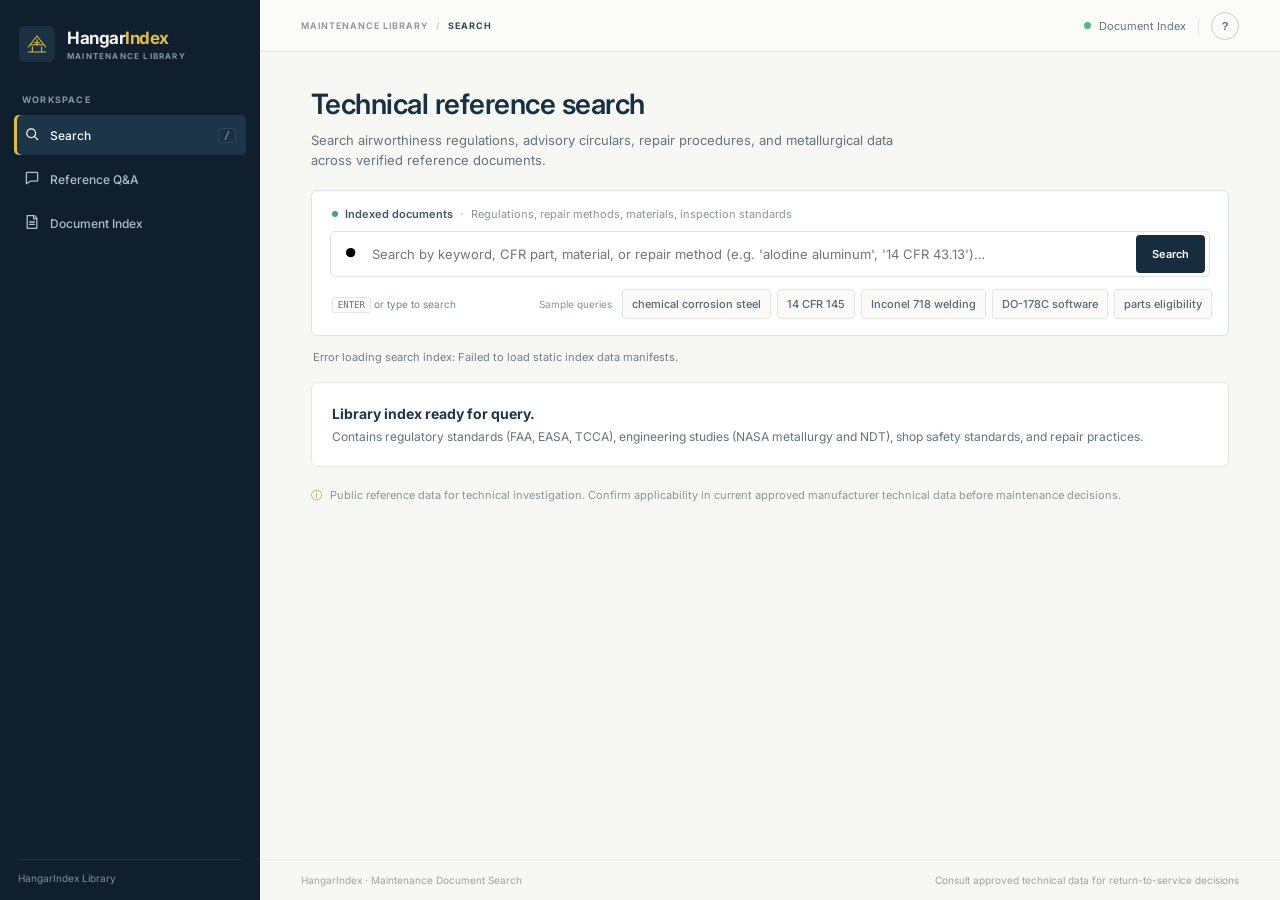
==== index.html @ 44794f8f "Publish static demo" ====
<!doctype html>
<html lang="en">
<head>
  <meta charset="utf-8">
  <meta name="viewport" content="width=device-width, initial-scale=1, viewport-fit=cover">
  <meta name="theme-color" content="#101f2e">
  <title>HangarIndex — Maintenance Document Search</title>
  <link rel="stylesheet" href="assets/styles.css">
  <link rel="preconnect" href="https://fonts.googleapis.com">
  <link rel="preconnect" href="https://fonts.gstatic.com" crossorigin>
  <link href="https://fonts.googleapis.com/css2?family=Inter:wght@400;500;600;700&display=swap" rel="stylesheet">
</head>
<body>
  <div class="app-shell">
    <aside class="sidebar">
      <a class="brand" href="#search" aria-label="HangarIndex home">
        <span class="brand-mark">
          <svg viewBox="0 0 36 36" aria-hidden="true"><path d="M5 22.5 18 6l13 16.5M9 19h18M11 22v8m14-8v8M5 30h26M18 11v9m-4-4h8"/></svg>
        </span>
        <span><strong>Hangar<span>Index</span></strong><small>MAINTENANCE LIBRARY</small></span>
      </a>

      <div class="sidebar-section-label">WORKSPACE</div>
      <nav class="primary-nav" aria-label="Main navigation">
        <button class="nav-item active" data-view="search" id="nav-search-item">
          <span class="nav-icon"><svg viewBox="0 0 20 20" aria-hidden="true"><circle cx="9" cy="9" r="5.5"/><path d="m13 13 4 4"/></svg></span>
          <span>Search</span>
          <kbd>/</kbd>
        </button>
        <button class="nav-item" data-view="assistant" id="nav-qa-item">
          <span class="nav-icon"><svg viewBox="0 0 20 20" aria-hidden="true"><path d="M4 3h12a1 1 0 0 1 1 1v9a1 1 0 0 1-1 1H8l-5 3V4a1 1 0 0 1 1-1Z"/></svg></span>
          <span>Reference Q&amp;A</span>
        </button>
        <button class="nav-item" data-view="library" id="nav-library-item">
          <span class="nav-icon"><svg viewBox="0 0 20 20" aria-hidden="true"><path d="M4 2h9l3 3v13H4Z"/><path d="M12 2v4h4M7 10h6M7 13h6"/></svg></span>
          <span>Document Index</span>
        </button>
      </nav>

      <div class="sidebar-spacer"></div>
      <div class="sidebar-footer">
        <span>HangarIndex Library</span>
      </div>
    </aside>

    <main class="main-panel">
      <header class="topbar">
        <div class="breadcrumbs">
          <span>MAINTENANCE LIBRARY</span>
          <i>/</i>
          <strong id="breadcrumb-current">SEARCH</strong>
        </div>
        <div class="topbar-right">
          <span class="connection-dot"></span>
          <span id="model-label">Document Index</span>
          <span class="topbar-divider"></span>
          <button class="help-button" id="help-button" aria-label="About library">?</button>
        </div>
      </header>

      <!-- SEARCH VIEW -->
      <section class="view active" id="view-search">
        <div class="content-wrap">
          <div class="hero-grid">
            <div class="hero-copy">
              <h1>Technical reference search</h1>
              <p>Search airworthiness regulations, advisory circulars, repair procedures, and metallurgical data across verified reference documents.</p>
            </div>
          </div>

          <div class="search-panel">
            <div class="search-mode">
              <span class="mode-indicator"></span>
              <span>Indexed documents</span>
              <span class="mode-separator">·</span>
              <span class="mode-muted">Regulations, repair methods, materials, inspection standards</span>
            </div>
            <div class="search-row">
              <span class="search-symbol">
                <svg viewBox="0 0 20 20" aria-hidden="true"><circle cx="9" cy="9" r="5.5"/><path d="m13 13 4 4"/></svg>
              </span>
              <input id="search-query" type="search" autocomplete="off" placeholder="Search by keyword, CFR part, material, or repair method (e.g. 'alodine aluminum', '14 CFR 43.13')…">
              <button id="search-button" class="search-button">Search</button>
            </div>
            <div class="search-bottom">
              <span><kbd>ENTER</kbd> or type to search</span>
              <div class="suggestion-label">Sample queries</div>
              <div class="suggestion-chips" id="suggestion-chips">
                <button data-query="chemical corrosion removal steel">chemical corrosion steel</button>
                <button data-query="14 CFR 145 repair station requirements">14 CFR 145</button>
                <button data-query="Inconel 718 repeated weld repair microfissuring">Inconel 718 welding</button>
                <button data-query="DO-178C airborne software certification">DO-178C software</button>
                <button data-query="FAA AC 20-62E parts eligibility">parts eligibility</button>
              </div>
            </div>
          </div>

          <div id="search-message" class="message-line"></div>
          <div id="pre-generated-answer-box" class="pre-generated-box hidden"></div>
          <div id="search-output" class="search-output">
            <div class="welcome-note">
              <div>
                <strong>Library index ready for query.</strong>
                <p>Contains regulatory standards (FAA, EASA, TCCA), engineering studies (NASA metallurgy and NDT), shop safety standards, and repair practices.</p>
              </div>
            </div>
          </div>
          <div class="bottom-note">
            <span class="note-icon">ⓘ</span> Public reference data for technical investigation. Confirm applicability in current approved manufacturer technical data before maintenance decisions.
          </div>
        </div>
      </section>

      <!-- GROUNDED Q&A VIEW -->
      <section class="view" id="view-assistant">
        <div class="content-wrap assistant-wrap">
          <div class="assistant-header">
            <div>
              <h2>Technical reference Q&amp;A</h2>
              <p>Passage-grounded answers generated by the local language model (qwen3.5:9b, think=off). Each citation refers directly to indexed technical excerpts below.</p>
            </div>
          </div>

          <div class="workstream-filters" id="workstream-filters">
            <button class="filter-btn active" data-filter="all">All Categories</button>
            <button class="filter-btn" data-filter="Regulations">Regulations</button>
            <button class="filter-btn" data-filter="Repair Practice">Repair Practice</button>
            <button class="filter-btn" data-filter="Physical Science">Physical Science</button>
            <button class="filter-btn" data-filter="Parts Knowledge">Parts Knowledge</button>
          </div>

          <div class="assistant-layout">
            <div class="questions-column" id="assistant-questions-list">
              <!-- Rendered dynamically -->
            </div>
            <div class="answer-column">
              <div id="assistant-answer-display" class="answer-display hidden">
                <!-- Selected answer rendered here -->
              </div>
              <div id="assistant-placeholder" class="answer-placeholder">
                <div class="placeholder-icon">📖</div>
                <strong>Select a query to view its grounded synthesis</strong>
                <p>Displays the model answer, cited source passages, automated citation validity scores, and safety/regulatory cautions.</p>
              </div>
            </div>
          </div>
        </div>
      </section>

      <!-- LIBRARY VIEW -->
      <section class="view" id="view-library">
        <div class="content-wrap">
          <div class="library-header">
            <div>
              <h2>Document index</h2>
              <p>Catalog of regulatory, engineering, and maintenance references in the public library.</p>
            </div>
            <div class="library-tools">
              <input id="library-filter" type="search" placeholder="Filter by title, authority, tag, or filename…">
              <span id="library-total" class="library-total">101 DOCUMENTS</span>
            </div>
          </div>

          <div class="library-banner">
            <span class="banner-icon">📄</span>
            <div>
              <strong>Access status</strong>
              <p>Public-domain documents open directly as PDF files. Proprietary standards and distributor references link to official publisher records.</p>
            </div>
          </div>

          <div class="library-table-wrap">
            <table class="library-table">
              <thead>
                <tr>
                  <th>DOCUMENT</th>
                  <th>CATEGORY</th>
                  <th>AUTHORITY / PUBLISHER</th>
                  <th>AVAILABILITY</th>
                  <th>ACTION</th>
                </tr>
              </thead>
              <tbody id="library-body">
                <!-- Dynamically rendered rows -->
              </tbody>
            </table>
          </div>
        </div>
      </section>

      <footer class="main-footer">
        <span>HangarIndex · Maintenance Document Search</span>
        <span>Consult approved technical data for return-to-service decisions</span>
      </footer>
    </main>
  </div>

  <!-- ABOUT DIALOG -->
  <dialog id="about-dialog" class="about-dialog">
    <button class="dialog-close" id="dialog-close-btn" aria-label="Close dialog">&times;</button>
    <div class="dialog-brand">HANGARINDEX TECHNICAL ARCHITECTURE</div>
    <h2>Document search index</h2>
    <p>Browser-based search over public aerospace maintenance standards, regulations, and technical studies using a client-side inverted index.</p>
    
    <div class="dialog-facts">
      <div>
        <span>PASSAGES</span>
        <strong>16,850 indexed</strong>
      </div>
      <div>
        <span>RETRIEVAL</span>
        <strong>Lexical MiniSearch</strong>
      </div>
      <div>
        <span>GROUNDING</span>
        <strong>Direct citations</strong>
      </div>
    </div>

    <p style="font-size:12px;color:#5a6e78;line-height:1.5;">
      In local operation, HangarIndex connects to private local language models (qwen3.5:9b, 35b-a3b) with thinking disabled to generate synthesised answers with automated citation verification.
    </p>
  </dialog>

  <!-- Vendored MiniSearch & Application JS -->
  <script src="vendor/minisearch.min.js"></script>
  <script src="assets/app.js"></script>
</body>
</html>
---- assets/styles.css ----
/* HangarIndex Restrained Technical Library Styling */
:root {
  --ink: #182a39;
  --ink2: #294154;
  --navy: #101f2e;
  --navy2: #172c3d;
  --muted: #71808b;
  --muted2: #9ba6ae;
  --line: #e2e5e2;
  --paper: #f7f7f3;
  --white: #fff;
  --accent: #dfbf42;
  --accent-hover: #e8cc5d;
  --orange: var(--accent);
  --orange2: var(--accent-hover);
  --green: #4a9b73;
  --green-pale: #e7f2eb;
  --blue-pale: #e9f0f4;
  --sans: 'Inter', ui-sans-serif, system-ui, -apple-system, BlinkMacSystemFont, 'Segoe UI', Roboto, sans-serif;
}

*, *::before, *::after {
  box-sizing: border-box;
}

html, body {
  width: 100%;
  max-width: 100%;
  overflow-x: hidden;
  box-sizing: border-box;
  margin: 0;
  padding: 0;
}

html {
  height: 100%;
  scroll-behavior: smooth;
}

body {
  min-height: 100%;
  background: var(--paper);
  color: var(--ink);
  font-family: var(--sans);
  font-size: 14px;
  -webkit-font-smoothing: antialiased;
}

/* App Shell Desktop */
.app-shell {
  min-height: 100vh;
  display: grid;
  grid-template-columns: 260px minmax(0, 1fr);
  width: 100%;
  max-width: 100%;
  overflow-x: hidden;
}

.sidebar {
  position: sticky;
  top: 0;
  align-self: start;
  height: 100vh;
  background: var(--navy);
  color: #e8edf0;
  padding: 24px 18px 16px;
  display: flex;
  flex-direction: column;
  overflow: auto;
}

.brand {
  display: flex;
  align-items: center;
  gap: 12px;
  color: #f5f6f2;
  text-decoration: none;
  margin: 2px 0 32px 1px;
}

.brand-mark {
  width: 36px;
  height: 36px;
  border-radius: 6px;
  display: grid;
  place-items: center;
  background: #1a3143;
}

.brand-mark svg {
  width: 24px;
  height: 24px;
  stroke: var(--accent);
  stroke-width: 1.6;
  stroke-linecap: round;
  stroke-linejoin: round;
  fill: none;
}

.brand strong {
  font-size: 17px;
  font-weight: 700;
  letter-spacing: -0.5px;
  display: block;
}

.brand strong span { color: var(--accent); }
.brand small {
  font-size: 8px;
  letter-spacing: 1.2px;
  color: #8296a3;
  font-weight: 700;
  display: block;
  margin-top: 3px;
}

.sidebar-section-label {
  font-size: 9px;
  font-weight: 700;
  letter-spacing: 1.2px;
  color: #8498a5;
  margin: 0 0 10px 4px;
}

.primary-nav {
  display: grid;
  gap: 4px;
  margin: 0 -4px;
}

.nav-item {
  min-height: 40px;
  background: transparent;
  border: 0;
  border-radius: 5px;
  color: #b0bfc8;
  display: flex;
  align-items: center;
  gap: 10px;
  padding: 0 10px;
  text-align: left;
  font: 500 12px var(--sans);
  cursor: pointer;
  transition: background 0.15s, color 0.15s;
}

.nav-item:hover { background: #172c3d; color: #fff; }
.nav-item.active {
  background: #1c3549;
  color: #fff;
  box-shadow: inset 3px 0 0 var(--accent);
}

.nav-icon svg {
  width: 16px;
  height: 16px;
  fill: none;
  stroke: currentColor;
  stroke-width: 1.6;
  stroke-linecap: round;
  stroke-linejoin: round;
}

.nav-item kbd {
  margin-left: auto;
  color: #94a5af;
  background: #1b3040;
  border: 1px solid #324b5c;
  border-radius: 4px;
  padding: 1px 5px;
  font: 10px monospace;
}

.tiny-dot, .connection-dot {
  width: 7px;
  height: 7px;
  border-radius: 50%;
  display: inline-block;
  background: #59b487;
}

.sidebar-spacer { flex: 1; min-height: 20px; }

.sidebar-footer {
  display: flex;
  align-items: center;
  justify-content: space-between;
  color: #7e909c;
  font-size: 10px;
  padding-top: 12px;
  border-top: 1px solid #1c3244;
}

/* Main Panel */
.main-panel {
  min-width: 0;
  display: flex;
  flex-direction: column;
  min-height: 100vh;
  width: 100%;
  max-width: 100%;
  overflow-x: hidden;
}

.topbar {
  height: 52px;
  border-bottom: 1px solid #e6e8e3;
  display: flex;
  align-items: center;
  justify-content: space-between;
  padding: 0 4%;
  background: #fbfbf8;
  width: 100%;
  max-width: 100%;
  min-width: 0;
  box-sizing: border-box;
}

.breadcrumbs {
  display: flex;
  align-items: center;
  gap: 8px;
  font-size: 9px;
  letter-spacing: 1px;
  color: #88949a;
  font-weight: 600;
  min-width: 0;
  overflow: hidden;
  text-overflow: ellipsis;
  white-space: nowrap;
}

.breadcrumbs i { font-style: normal; color: #c0c7c7; }
.breadcrumbs strong { font-weight: 700; color: #344958; }

.topbar-right {
  display: flex;
  align-items: center;
  gap: 8px;
  color: #667780;
  font-size: 11px;
  flex-shrink: 0;
}

.topbar-divider {
  height: 16px;
  width: 1px;
  background: #e1e5e3;
  margin: 0 4px;
}

.help-button {
  min-width: 28px;
  min-height: 28px;
  border: 1px solid #c9d0cd;
  border-radius: 50%;
  background: transparent;
  color: #596d76;
  font-weight: 600;
  font-size: 11px;
  cursor: pointer;
  display: grid;
  place-items: center;
}

.view { display: none; flex: 1; width: 100%; max-width: 100%; min-width: 0; }
.view.active { display: block; }

.content-wrap {
  width: 100%;
  max-width: 1000px;
  min-width: 0;
  padding: 36px 4% 28px;
  margin: 0 auto;
  box-sizing: border-box;
}

.hero-grid {
  margin-bottom: 20px;
}

.hero-copy h1 {
  font: 600 28px/1.2 var(--sans);
  letter-spacing: -0.5px;
  color: #183044;
  margin: 0 0 8px;
}

.hero-copy p {
  font-size: 13px;
  line-height: 1.55;
  color: #637580;
  max-width: 620px;
  margin: 0;
}

/* Search Box */
.search-panel {
  background: #fff;
  border: 1px solid #dce2e4;
  border-radius: 6px;
  padding: 16px 18px;
  box-shadow: 0 1px 3px rgba(0, 0, 0, 0.02);
  width: 100%;
  max-width: 100%;
  min-width: 0;
  box-sizing: border-box;
}

.search-mode {
  display: flex;
  align-items: center;
  gap: 7px;
  font-size: 11px;
  font-weight: 600;
  color: #405761;
  margin: 0 0 10px 2px;
}

.mode-indicator {
  height: 6px;
  width: 6px;
  border-radius: 50%;
  background: #4e9e79;
}

.mode-separator { color: #b6bfbd; }
.mode-muted { font-weight: 400; color: #88969b; }

.search-row {
  display: flex;
  align-items: center;
  min-height: 46px;
  border: 1px solid #dfe4e0;
  border-radius: 5px;
  padding: 0 4px 0 12px;
  transition: border-color 0.16s, box-shadow 0.16s;
  width: 100%;
  max-width: 100%;
  min-width: 0;
  box-sizing: border-box;
}

.search-row:focus-within {
  border-color: #7b9c8d;
  box-shadow: 0 0 0 3px rgba(78, 158, 121, 0.12);
}

.search-symbol svg {
  width: 17px;
  height: 17px;
  color: #8c9c99;
  display: block;
  margin-right: 10px;
  flex-shrink: 0;
}

.search-row input {
  min-width: 0;
  flex: 1;
  height: 100%;
  border: 0;
  outline: none;
  background: transparent;
  font: 13px var(--sans);
  color: #233947;
  width: 100%;
}

.search-button {
  min-height: 38px;
  background: var(--navy2);
  border: 0;
  border-radius: 4px;
  color: #fff;
  padding: 0 16px;
  font: 600 11px var(--sans);
  cursor: pointer;
  transition: background 0.15s;
  flex-shrink: 0;
}

.search-button:hover { background: #24465c; }

.search-bottom {
  display: flex;
  align-items: center;
  gap: 10px;
  color: #75848c;
  font-size: 10px;
  margin: 12px 2px 0;
  flex-wrap: wrap;
  width: 100%;
  max-width: 100%;
}

.search-bottom kbd {
  font: 9px monospace;
  border: 1px solid #e2e5e1;
  border-radius: 3px;
  padding: 2px 5px;
  color: #647378;
}

.suggestion-label {
  margin-left: auto;
  font-size: 10px;
  color: #889599;
}

.suggestion-chips {
  display: flex;
  gap: 6px;
  flex-wrap: wrap;
  max-width: 100%;
}

.suggestion-chips button, .filter-btn {
  min-height: 30px;
  border: 1px solid #e2e7e3;
  background: #fafbf9;
  border-radius: 4px;
  color: #556872;
  font: 500 11px var(--sans);
  padding: 3px 9px;
  cursor: pointer;
  transition: all 0.15s;
  box-sizing: border-box;
}

.suggestion-chips button:hover, .filter-btn:hover {
  border-color: #9cb1bc;
  color: #20394a;
  background: #f0f4f5;
}

.filter-btn.active {
  background: #20394a;
  color: #fff;
  border-color: #20394a;
}

.message-line {
  font-size: 11px;
  color: #6f8087;
  min-height: 18px;
  margin: 14px 2px 0;
}

/* Pre-Generated Answer Card */
.pre-generated-box {
  background: #fff;
  border: 1px solid #d4dfd8;
  border-radius: 6px;
  padding: 16px 18px;
  margin: 14px 0;
  border-left: 4px solid #4a9b73;
  width: 100%;
  max-width: 100%;
  min-width: 0;
  box-sizing: border-box;
  word-break: break-word;
  overflow-wrap: break-word;
}

.pre-generated-header {
  display: flex;
  align-items: center;
  justify-content: space-between;
  margin-bottom: 10px;
  flex-wrap: wrap;
  gap: 6px;
}

.pre-generated-badge {
  font-size: 9px;
  font-weight: 700;
  letter-spacing: 0.5px;
  color: #2f6b4d;
  background: #e7f4ec;
  padding: 3px 8px;
  border-radius: 3px;
  text-transform: uppercase;
}

.pre-generated-meta {
  font-size: 10px;
  color: #839499;
}

.pre-generated-text {
  font-size: 13px;
  line-height: 1.65;
  color: #283e4a;
  margin: 0 0 12px;
  white-space: pre-wrap;
  word-break: break-word;
}

.citation-chip {
  display: inline-block;
  background: #e8f0fe;
  color: #1a73e8;
  border: 1px solid #c8dafc;
  border-radius: 3px;
  font: 700 9px monospace;
  padding: 0 4px;
  margin: 0 2px;
  vertical-align: 1px;
}

.caution-callout {
  background: #fdf5ea;
  border: 1px solid #f6dbba;
  border-left: 3px solid #df8a28;
  padding: 10px 12px;
  border-radius: 4px;
  margin: 10px 0 14px;
  font-size: 12px;
  color: #7d4411;
  line-height: 1.5;
}

.caution-callout strong { display: block; margin-bottom: 3px; color: #a0530d; }

.pre-generated-sources {
  border-top: 1px solid #edf0ed;
  padding-top: 10px;
  margin-top: 10px;
  display: grid;
  gap: 6px;
}

.source-item {
  display: flex;
  align-items: flex-start;
  gap: 8px;
  background: #fbfcfb;
  border: 1px solid #e7ebe7;
  border-radius: 4px;
  padding: 8px 10px;
  font-size: 11px;
}

.source-id-badge {
  font: 700 9px monospace;
  color: #4b677a;
  background: #eef3f6;
  padding: 2px 5px;
  border-radius: 3px;
  flex-shrink: 0;
}

.source-details { flex: 1; min-width: 0; word-break: break-word; }
.source-details strong { display: block; color: #203544; font-size: 11px; margin-bottom: 2px; }
.source-details p { margin: 0; color: #6d7f87; font-size: 10px; line-height: 1.45; }
.source-action a {
  color: #3b745e;
  font-weight: 600;
  text-decoration: none;
  font-size: 11px;
  white-space: nowrap;
}

/* Evaluation Status Box (Per D-006 & Benchmark Findings) */
.eval-status-box {
  background: #fbfcfb;
  border: 1px solid #e1e7e3;
  border-radius: 5px;
  padding: 10px 12px;
  margin-top: 12px;
}

.eval-status-header {
  display: flex;
  justify-content: space-between;
  align-items: center;
  font-size: 11px;
  color: #3b505c;
  margin-bottom: 6px;
  flex-wrap: wrap;
  gap: 6px;
}

.eval-status-metrics {
  display: flex;
  gap: 6px;
  flex-wrap: wrap;
  margin-bottom: 6px;
}

.metric-pill {
  font-size: 9px;
  font-weight: 600;
  padding: 2px 7px;
  border-radius: 3px;
  display: inline-block;
}

.metric-pass { background: #e6f4ea; color: #1e7e43; border: 1px solid #cce8d5; }
.metric-warn { background: #fef7e0; color: #b06000; border: 1px solid #fae29c; }
.metric-info { background: #e8f0fe; color: #1a73e8; border: 1px solid #d2e3fc; }
.metric-fail { background: #fce8e6; color: #c5221f; border: 1px solid #fad2cf; }

.eval-status-note {
  font-size: 10px;
  color: #7b8e97;
  margin: 0;
  line-height: 1.4;
}

/* Search Output */
.search-output {
  display: grid;
  gap: 10px;
  margin-top: 14px;
  width: 100%;
  max-width: 100%;
  min-width: 0;
}

.welcome-note {
  background: #fff;
  border: 1px solid #e3e6e3;
  border-radius: 6px;
  padding: 20px;
  display: flex;
  gap: 14px;
  color: #384e5c;
  line-height: 1.55;
}

.welcome-note strong { font-size: 14px; color: #1e3648; display: block; margin-bottom: 3px; }
.welcome-note p { margin: 0; font-size: 12px; color: #62747d; }

.result-card {
  background: #fff;
  border: 1px solid #e0e5e1;
  border-radius: 5px;
  padding: 12px 14px;
  transition: border-color 0.15s;
  width: 100%;
  max-width: 100%;
  min-width: 0;
  box-sizing: border-box;
}

.result-card:hover {
  border-color: #adbdb2;
}

.result-head {
  display: flex;
  align-items: center;
  justify-content: space-between;
  margin-bottom: 6px;
  flex-wrap: wrap;
  gap: 6px;
}

.result-title-group {
  display: flex;
  align-items: center;
  gap: 8px;
  min-width: 0;
  flex: 1;
}

.result-title-group strong {
  font-size: 13px;
  color: #193244;
  overflow: hidden;
  text-overflow: ellipsis;
  white-space: nowrap;
}

.tag-badge {
  font-size: 8px;
  font-weight: 700;
  letter-spacing: 0.5px;
  text-transform: uppercase;
  padding: 2px 5px;
  border-radius: 3px;
  background: #edf0ee;
  color: #61737c;
  flex-shrink: 0;
}

.tag-badge.authority { background: #e3ecf2; color: #36607e; }
.tag-badge.educational { background: #e9f2eb; color: #3d7955; }
.tag-badge.supplier { background: #fbf0e4; color: #9c6225; }

.result-meta-right {
  display: flex;
  align-items: center;
  gap: 10px;
  font-size: 10px;
  color: #8c9b9f;
  flex-shrink: 0;
}

.result-open-link {
  color: #40755f;
  text-decoration: none;
  font-weight: 600;
}

.result-excerpt {
  font-size: 12px;
  line-height: 1.6;
  color: #3f5562;
  background: #fbfcfb;
  border-left: 2px solid #94b8a4;
  padding: 8px 10px;
  border-radius: 0 3px 3px 0;
  margin: 6px 0 0;
  word-break: break-word;
  overflow-wrap: break-word;
}

.passage-match {
  background: #fff0a6;
  color: #1a2c38;
  font-weight: 700;
  border-radius: 2px;
  padding: 0 2px;
}

.bottom-note {
  margin-top: 20px;
  font-size: 11px;
  color: #889999;
  line-height: 1.5;
  display: flex;
  gap: 8px;
}

.note-icon { color: #a49646; }

/* Assistant View Layout */
.assistant-header {
  margin-bottom: 18px;
}

.assistant-header h2 {
  font: 600 24px/1.2 var(--sans);
  color: #173144;
  margin: 0 0 4px;
}

.assistant-header p {
  color: #6c7f88;
  font-size: 13px;
  margin: 0;
  max-width: 640px;
  line-height: 1.5;
}

.workstream-filters {
  display: flex;
  gap: 6px;
  margin-bottom: 16px;
  flex-wrap: wrap;
}

.assistant-layout {
  display: grid;
  grid-template-columns: 310px 1fr;
  gap: 18px;
  align-items: start;
}

.questions-column {
  display: grid;
  gap: 5px;
  max-height: 640px;
  overflow-y: auto;
  padding-right: 4px;
}

.question-btn {
  text-align: left;
  background: #fff;
  border: 1px solid #dce2dc;
  border-radius: 5px;
  padding: 9px 11px;
  font: 500 12px var(--sans);
  color: #273e4d;
  cursor: pointer;
  transition: all 0.15s;
  display: flex;
  flex-direction: column;
  gap: 3px;
}

.question-btn:hover {
  border-color: #8ea89b;
  background: #fbfdfb;
}

.question-btn.active {
  background: #172c3d;
  color: #fff;
  border-color: #172c3d;
}

.q-workstream-pill {
  font-size: 8px;
  color: #84989e;
  font-weight: 600;
}

.question-btn.active .q-workstream-pill { color: #adc4d3; }

.answer-column {
  background: #fff;
  border: 1px solid #dbe2dd;
  border-radius: 6px;
  padding: 20px;
  min-height: 380px;
  box-shadow: 0 1px 3px rgba(0,0,0,0.02);
  width: 100%;
  max-width: 100%;
  min-width: 0;
  box-sizing: border-box;
}

.answer-placeholder {
  height: 100%;
  display: flex;
  flex-direction: column;
  align-items: center;
  justify-content: center;
  text-align: center;
  padding: 60px 20px;
  color: #86969e;
}

.placeholder-icon { font-size: 28px; margin-bottom: 10px; }
.answer-placeholder strong { font-size: 13px; color: #324755; margin-bottom: 4px; }
.answer-placeholder p { font-size: 12px; max-width: 380px; margin: 0; line-height: 1.5; }

.answer-display h3 {
  font: 600 16px var(--sans);
  color: #193345;
  margin: 0 0 12px;
  line-height: 1.4;
}

/* Library View */
.library-header {
  display: flex;
  justify-content: space-between;
  align-items: flex-end;
  margin-bottom: 14px;
  gap: 16px;
  flex-wrap: wrap;
}

.library-header h2 {
  font: 600 24px var(--sans);
  margin: 0 0 4px;
  color: #193345;
}

.library-header p {
  color: #657780;
  font-size: 13px;
  margin: 0;
}

.library-tools {
  display: flex;
  align-items: center;
  gap: 12px;
}

.library-total {
  font-size: 10px;
  font-weight: 700;
  letter-spacing: 0.5px;
  color: #7b8e97;
  white-space: nowrap;
}

.library-table-wrap {
  border: 1px solid #e3e7e2;
  border-radius: 5px;
  background: #fff;
  overflow-x: auto;
  width: 100%;
  max-width: 100%;
  min-width: 0;
  box-sizing: border-box;
}

.library-table {
  width: 100%;
  border-collapse: collapse;
  min-width: 600px;
}

.library-table th {
  text-align: left;
  background: #f6f8f5;
  color: #8c9999;
  font-size: 9px;
  letter-spacing: 0.5px;
  font-weight: 700;
  padding: 10px 12px;
}

.library-table td {
  border-top: 1px solid #eef0ec;
  padding: 10px 12px;
  font-size: 12px;
  color: #354a57;
  vertical-align: middle;
}

.hosted-pill {
  font-size: 8px;
  font-weight: 700;
  letter-spacing: 0.5px;
  background: #e4f2ea;
  color: #2e7751;
  padding: 2px 6px;
  border-radius: 3px;
}

.linkonly-pill {
  font-size: 8px;
  font-weight: 700;
  letter-spacing: 0.5px;
  background: #f5f0e6;
  color: #946927;
  padding: 2px 6px;
  border-radius: 3px;
}

.library-table tr:hover td { background: #fafbf8; }

.library-tools input {
  min-height: 38px;
  border: 1px solid #dfe4df;
  border-radius: 4px;
  padding: 0 12px;
  outline: none;
  background: #fff;
  font: 11px var(--sans);
  width: 240px;
}

.library-banner {
  display: flex;
  gap: 10px;
  padding: 10px 12px;
  border: 1px solid #dfe8e1;
  background: #eff5f0;
  border-radius: 5px;
  margin-bottom: 14px;
  color: #4b785d;
  font-size: 11px;
}

.library-banner strong { display: block; margin-bottom: 2px; }
.library-banner p { margin: 0; line-height: 1.5; color: #6f8c7a; }

/* Dialog & Helpers */
.hidden { display: none !important; }

.about-dialog {
  width: min(480px, calc(100% - 32px));
  border: 1px solid #dce2dc;
  border-radius: 6px;
  padding: 24px;
  background: #fdfdfa;
  box-shadow: 0 16px 50px rgba(16, 31, 46, 0.2);
}

.about-dialog::backdrop {
  background: rgba(16, 32, 45, 0.55);
  backdrop-filter: blur(2px);
}

.dialog-close {
  position: absolute;
  right: 14px;
  top: 12px;
  min-width: 40px;
  min-height: 40px;
  border: 0;
  background: transparent;
  color: #8c9896;
  font-size: 22px;
  cursor: pointer;
  display: grid;
  place-items: center;
}

.dialog-brand {
  font-size: 9px;
  letter-spacing: 1px;
  font-weight: 700;
  color: #9b6c51;
}

.about-dialog h2 {
  font: 600 22px var(--sans);
  margin: 8px 0 8px;
  color: #1a3244;
}

.dialog-facts {
  display: grid;
  grid-template-columns: repeat(3, 1fr);
  gap: 8px;
  border-top: 1px solid #e5e8e3;
  border-bottom: 1px solid #e5e8e3;
  padding: 10px 0;
  margin: 14px 0;
}

.dialog-facts div { display: grid; gap: 3px; }
.dialog-facts span { font-size: 8px; letter-spacing: 0.5px; color: #91a09a; }
.dialog-facts strong { font-size: 11px; color: #324751; }

.main-footer {
  margin-top: auto;
  padding: 14px 4%;
  display: flex;
  justify-content: space-between;
  border-top: 1px solid #e8eae6;
  color: #9ba6a3;
  font-size: 10px;
}

/* Responsive Media Queries (Mobile First) */
@media (max-width: 760px) {
  .app-shell {
    display: flex;
    flex-direction: column;
    width: 100%;
    max-width: 100%;
    overflow-x: hidden;
  }
  .sidebar {
    position: relative;
    width: 100%;
    max-width: 100%;
    height: auto;
    padding: 12px 14px;
    box-sizing: border-box;
    display: flex;
    flex-direction: column;
    gap: 8px;
    overflow: hidden;
  }
  .brand { margin: 0 0 2px; }
  .sidebar-section-label, .sidebar-spacer, .sidebar-footer {
    display: none !important;
  }
  .primary-nav {
    display: grid;
    grid-template-columns: repeat(auto-fit, minmax(0, 1fr));
    gap: 6px;
    margin: 0;
    width: 100%;
    max-width: 100%;
    overflow: hidden;
  }
  .nav-item {
    width: 100%;
    min-width: 0;
    height: 38px;
    padding: 0 6px;
    font-size: 11px;
    justify-content: center;
    text-align: center;
    gap: 5px;
    flex-shrink: 1;
    overflow: hidden;
  }
  .nav-item span {
    overflow: hidden;
    text-overflow: ellipsis;
    white-space: nowrap;
  }
  .nav-item kbd {
    display: none !important;
  }
  .content-wrap {
    width: 100%;
    max-width: 100%;
    padding: 20px 14px;
    box-sizing: border-box;
  }
  .hero-grid { margin-bottom: 14px; }
  .hero-copy h1 { font-size: 22px; line-height: 1.25; }
  .hero-copy p { font-size: 12px; }
  .search-panel {
    width: 100%;
    max-width: 100%;
    padding: 12px;
    box-sizing: border-box;
  }
  .search-mode {
    flex-wrap: wrap;
    font-size: 10px;
    gap: 4px;
  }
  .search-row {
    width: 100%;
    max-width: 100%;
    min-height: 44px;
    box-sizing: border-box;
  }
  .search-row input {
    min-width: 0;
    width: 100%;
    font-size: 12px;
  }
  .search-button {
    min-height: 36px;
    padding: 0 12px;
    font-size: 11px;
    flex-shrink: 0;
  }
  .search-bottom {
    flex-direction: column;
    align-items: flex-start;
    gap: 6px;
    width: 100%;
    max-width: 100%;
  }
  .suggestion-label { margin-left: 0; font-size: 9px; }
  .suggestion-chips {
    width: 100%;
    max-width: 100%;
    display: flex;
    flex-wrap: wrap;
    gap: 4px;
  }
  .suggestion-chips button {
    font-size: 10px;
    padding: 5px 8px;
    max-width: 100%;
    white-space: normal;
    text-align: left;
  }
  .dialog-facts { grid-template-columns: 1fr; }
  .library-tools { flex-direction: column; align-items: stretch; gap: 8px; }
  .library-tools input { width: 100%; max-width: 100%; }
  .library-table-wrap {
    width: 100%;
    max-width: 100%;
    overflow-x: auto;
    -webkit-overflow-scrolling: touch;
  }
  .assistant-layout {
    grid-template-columns: 1fr;
    gap: 14px;
  }
}

@media (max-width: 440px) {
  .topbar {
    padding: 0 12px;
    height: 48px;
    width: 100%;
    max-width: 100%;
    overflow: hidden;
  }
  .breadcrumbs {
    font-size: 8px;
    max-width: calc(100% - 60px);
    overflow: hidden;
    text-overflow: ellipsis;
    white-space: nowrap;
  }
  .breadcrumbs span, .breadcrumbs strong {
    overflow: hidden;
    text-overflow: ellipsis;
    white-space: nowrap;
  }
  .topbar-right span:not(.connection-dot) { display: none !important; }
  .topbar-divider { display: none !important; }
  .hero-copy h1 { font-size: 20px; }
  .main-footer { flex-direction: column; gap: 6px; text-align: center; }
}
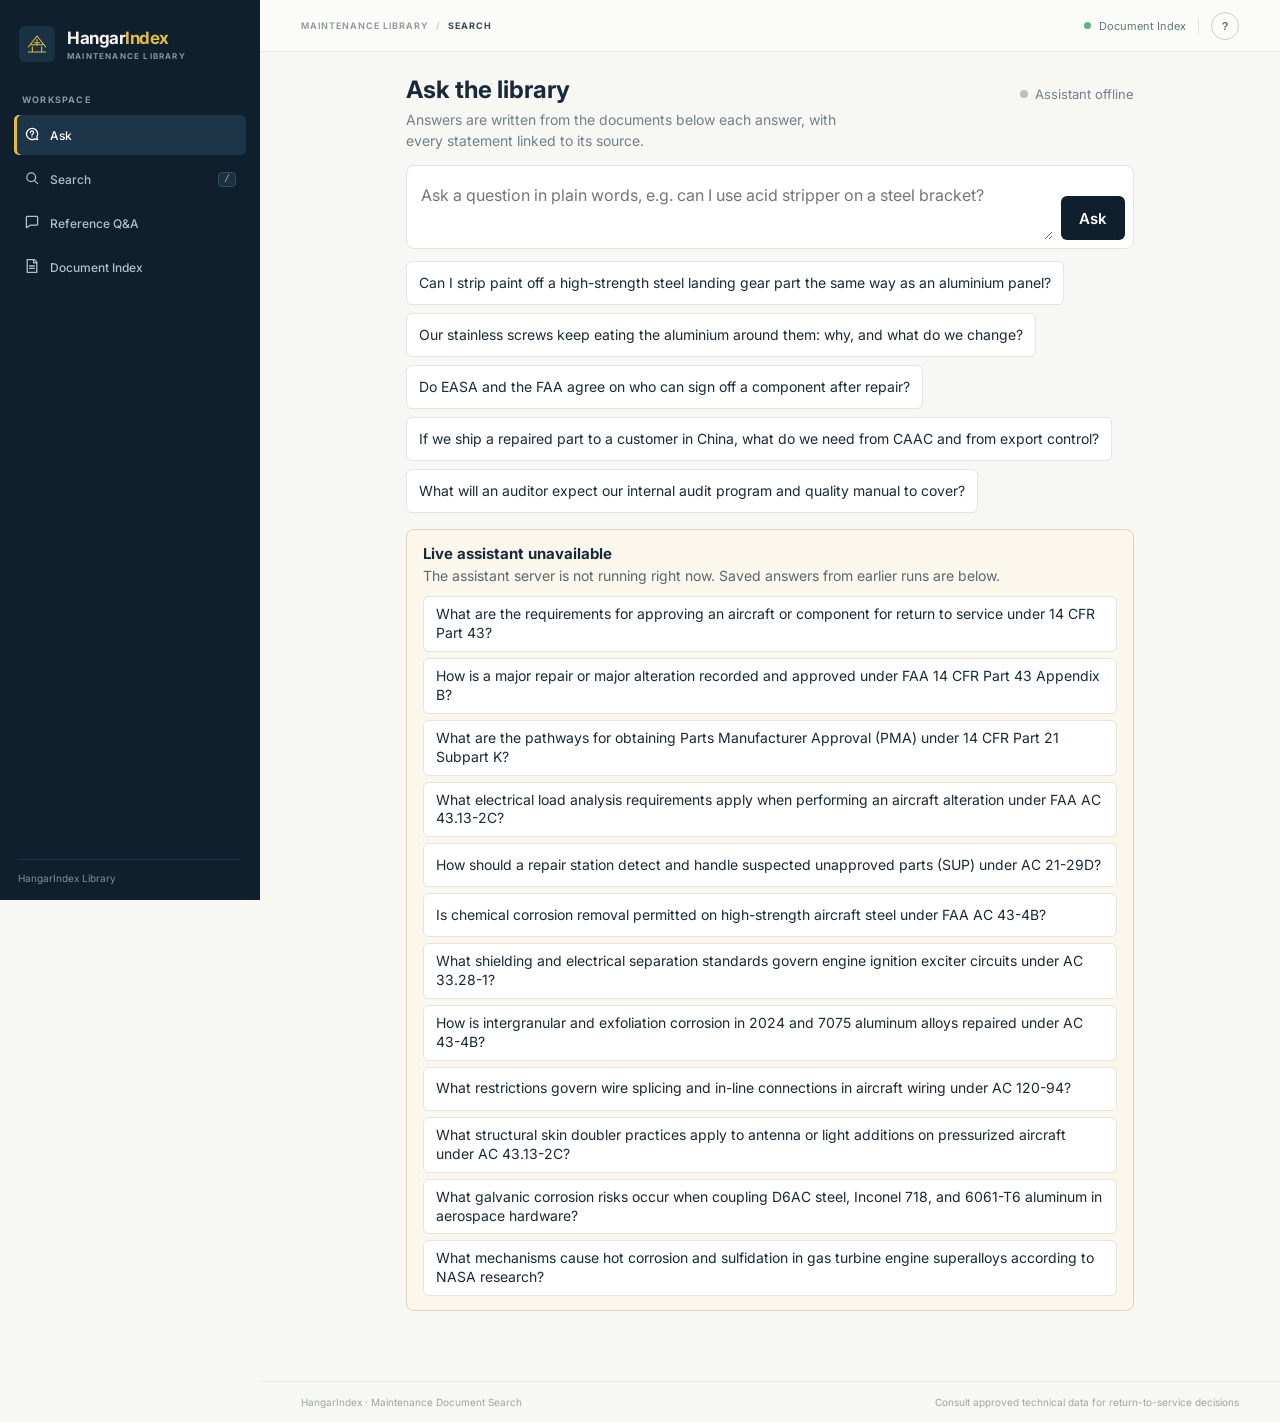
==== commit 7cea8a58: "Point the Ask tab at the live assistant" ====
--- a/index.html
+++ b/index.html
@@ -6,6 +6,7 @@
   <meta name="theme-color" content="#101f2e">
   <title>HangarIndex — Maintenance Document Search</title>
   <link rel="stylesheet" href="assets/styles.css">
+  <link rel="stylesheet" href="assets/ask.css">
   <link rel="preconnect" href="https://fonts.googleapis.com">
   <link rel="preconnect" href="https://fonts.gstatic.com" crossorigin>
   <link href="https://fonts.googleapis.com/css2?family=Inter:wght@400;500;600;700&display=swap" rel="stylesheet">
@@ -22,7 +23,11 @@
 
       <div class="sidebar-section-label">WORKSPACE</div>
       <nav class="primary-nav" aria-label="Main navigation">
-        <button class="nav-item active" data-view="search" id="nav-search-item">
+        <button class="nav-item active" data-view="ask" id="nav-ask-item">
+          <span class="nav-icon"><svg viewBox="0 0 20 20" aria-hidden="true"><path d="M10 3a7 7 0 1 0 3.5 13.1L17 17l-.9-3.5A7 7 0 0 0 10 3Z"/><path d="M8 8.2a2 2 0 1 1 2.6 1.9c-.4.1-.6.5-.6.9v.5M10 13.5v.1"/></svg></span>
+          <span>Ask</span>
+        </button>
+        <button class="nav-item" data-view="search" id="nav-search-item">
           <span class="nav-icon"><svg viewBox="0 0 20 20" aria-hidden="true"><circle cx="9" cy="9" r="5.5"/><path d="m13 13 4 4"/></svg></span>
           <span>Search</span>
           <kbd>/</kbd>
@@ -59,7 +64,27 @@
       </header>
 
       <!-- SEARCH VIEW -->
-      <section class="view active" id="view-search">
+      <section class="view active" id="view-ask">
+          <div class="ask-wrap">
+            <div class="ask-head">
+              <div><h1>Ask the library</h1><p>Answers are written from the documents below each answer, with every statement linked to its source.</p></div>
+              <span id="ask-status" data-state="offline"><span>Saved answers only</span></span>
+            </div>
+            <form id="ask-form" autocomplete="off">
+              <textarea id="ask-input" rows="2" maxlength="2000" placeholder="Ask a question in plain words, e.g. can I use acid stripper on a steel bracket?" aria-label="Your question"></textarea>
+              <button id="ask-submit" type="submit">Ask</button>
+            </form>
+            <div id="ask-suggestions" aria-label="Suggested questions"></div>
+            <div id="ask-offline" hidden><strong>Live assistant unavailable</strong><p></p><ul></ul></div>
+            <details id="ask-access" hidden>
+              <summary>Access code for the live assistant</summary>
+              <form id="ask-code-form"><input id="ask-code" type="password" autocomplete="off" placeholder="Access code" aria-label="Access code"><button type="submit">Save</button><button type="button" id="ask-code-clear">Forget</button></form>
+            </details>
+            <div id="ask-thread"></div>
+          </div>
+        </section>
+
+        <section class="view" id="view-search">
         <div class="content-wrap">
           <div class="hero-grid">
             <div class="hero-copy">
@@ -225,5 +250,6 @@
   <!-- Vendored MiniSearch & Application JS -->
   <script src="vendor/minisearch.min.js"></script>
   <script src="assets/app.js"></script>
+  <script src="assets/ask.js"></script>
 </body>
 </html>
--- a/assets/ask.css
+++ b/assets/ask.css
@@ -0,0 +1,53 @@
+/* Ask tab: phone-first, follows the library palette in styles.css */
+.ask-wrap{max-width:760px;margin:0 auto;padding:24px 16px 48px}
+.ask-head{display:flex;flex-wrap:wrap;align-items:baseline;justify-content:space-between;gap:8px 16px;margin-bottom:14px}
+.ask-head h1{margin:0;font-size:24px;line-height:1.2;color:var(--ink)}
+.ask-head p{margin:4px 0 0;color:var(--muted);font-size:14px;line-height:1.5;max-width:52ch}
+#ask-status{display:inline-flex;align-items:center;gap:7px;font-size:13px;color:var(--muted);white-space:nowrap}
+#ask-status::before{content:"";width:8px;height:8px;border-radius:50%;background:#b8c0c4}
+#ask-status[data-state="online"]::before{background:var(--green)}
+#ask-status[data-state="checking"]::before{background:var(--accent)}
+#ask-status[data-state="locked"]::before{background:#b4643f}
+#ask-form{display:flex;gap:8px;align-items:flex-end;background:var(--white);border:1px solid var(--line);border-radius:8px;padding:8px}
+#ask-input{flex:1;min-height:44px;max-height:160px;resize:vertical;border:0;outline:0;font:inherit;font-size:16px;line-height:1.45;color:var(--ink);background:transparent;padding:10px 6px}
+#ask-submit{min-height:44px;padding:0 18px;border:0;border-radius:6px;background:var(--navy);color:#fff;font:inherit;font-size:15px;font-weight:600;cursor:pointer}
+#ask-submit:disabled{opacity:.55;cursor:wait}
+#ask-form:focus-within{border-color:#9fb0bb}
+#ask-suggestions{display:flex;flex-wrap:wrap;gap:8px;margin:12px 0 4px}
+#ask-suggestions button{min-height:44px;text-align:left;padding:8px 12px;border:1px solid var(--line);border-radius:6px;background:var(--white);color:var(--ink);font:inherit;font-size:14px;line-height:1.35;cursor:pointer}
+#ask-suggestions button:hover{border-color:#9fb0bb}
+#ask-access{margin:14px 0 0;font-size:14px;color:var(--muted)}
+#ask-access summary{cursor:pointer;min-height:32px;display:flex;align-items:center}
+#ask-code-form{display:flex;flex-wrap:wrap;gap:8px;margin-top:8px}
+#ask-code{flex:1;min-width:180px;min-height:44px;padding:0 12px;border:1px solid var(--line);border-radius:6px;font:inherit;font-size:16px}
+#ask-code-form button{min-height:44px;padding:0 14px;border:1px solid var(--line);border-radius:6px;background:var(--white);font:inherit;font-size:14px;cursor:pointer}
+#ask-thread{margin-top:22px;display:flex;flex-direction:column;gap:18px}
+.ask-turn{background:var(--white);border:1px solid var(--line);border-radius:8px;padding:16px}
+.ask-q{margin:0 0 4px;font-size:16px;font-weight:600;color:var(--ink);line-height:1.4}
+.ask-meta{font-size:12.5px;color:var(--muted);margin-bottom:12px}
+.ask-body{font-size:15.5px;line-height:1.6;color:var(--ink)}
+.ask-body p{margin:0 0 12px}
+.ask-wait{color:var(--muted)}
+.ask-answer.streaming::after{content:"▍";color:var(--muted);animation:ask-blink 1s steps(2) infinite}
+@keyframes ask-blink{50%{opacity:0}}
+.ask-section{display:block;font-size:12.5px;font-weight:700;letter-spacing:.04em;text-transform:uppercase;color:var(--muted);margin-bottom:2px}
+.ask-cite{display:inline-block;min-width:28px;padding:1px 6px;margin:0 1px;border:1px solid #c9d3d8;border-radius:4px;background:var(--blue-pale);color:var(--ink);font:600 12px/1.5 var(--sans);cursor:pointer;vertical-align:1px}
+.ask-cite.static{cursor:default}
+.ask-cite.bad{background:#f6e9e4;border-color:#e2c3b5;cursor:help}
+.ask-sources{margin-top:18px;border-top:1px solid var(--line);padding-top:12px}
+.ask-sources h3{margin:0 0 10px;font-size:13px;letter-spacing:.04em;text-transform:uppercase;color:var(--muted)}
+.ask-source{border:1px solid var(--line);border-radius:6px;padding:12px;margin-bottom:10px;transition:box-shadow .2s}
+.ask-source.flash{box-shadow:0 0 0 3px var(--accent)}
+.ask-source header{display:flex;flex-wrap:wrap;align-items:center;gap:6px 8px;margin-bottom:6px;font-size:14px}
+.ask-source header em{font-style:normal;font-size:11.5px;font-weight:700;color:#8a5a12;background:#fbf1d4;border-radius:4px;padding:1px 6px}
+.ask-excerpt{font-size:14px;line-height:1.55;color:#33434f;overflow-wrap:anywhere}
+.ask-excerpt mark{background:#fbe9a8;color:inherit;padding:0 1px;border-radius:2px}
+.ask-source footer{display:flex;flex-wrap:wrap;justify-content:space-between;gap:6px 12px;margin-top:8px;font-size:13px;color:var(--muted)}
+.ask-source footer a{min-height:32px;display:inline-flex;align-items:center;color:var(--navy);font-weight:600}
+@media (max-width:480px){.ask-wrap{padding:16px 16px 40px}.ask-head h1{font-size:21px}#ask-form{flex-direction:column;align-items:stretch}#ask-submit{width:100%}}
+#ask-offline{margin:16px 0 0;padding:14px 16px;border:1px solid #e3d6b8;border-radius:8px;background:#fbf7ec}
+#ask-offline strong{display:block;font-size:15px;color:var(--ink);margin-bottom:2px}
+#ask-offline p{margin:0 0 10px;font-size:14px;color:#5b6670;line-height:1.5}
+#ask-offline ul{list-style:none;margin:0;padding:0;display:flex;flex-direction:column;gap:6px}
+#ask-offline button{width:100%;min-height:44px;text-align:left;padding:8px 12px;border:1px solid var(--line);border-radius:6px;background:var(--white);font:inherit;font-size:14px;line-height:1.35;color:var(--ink);cursor:pointer}
+.ask-busy{padding:10px 12px;border-radius:6px;background:#f3f0e6;color:#5b4a1e}
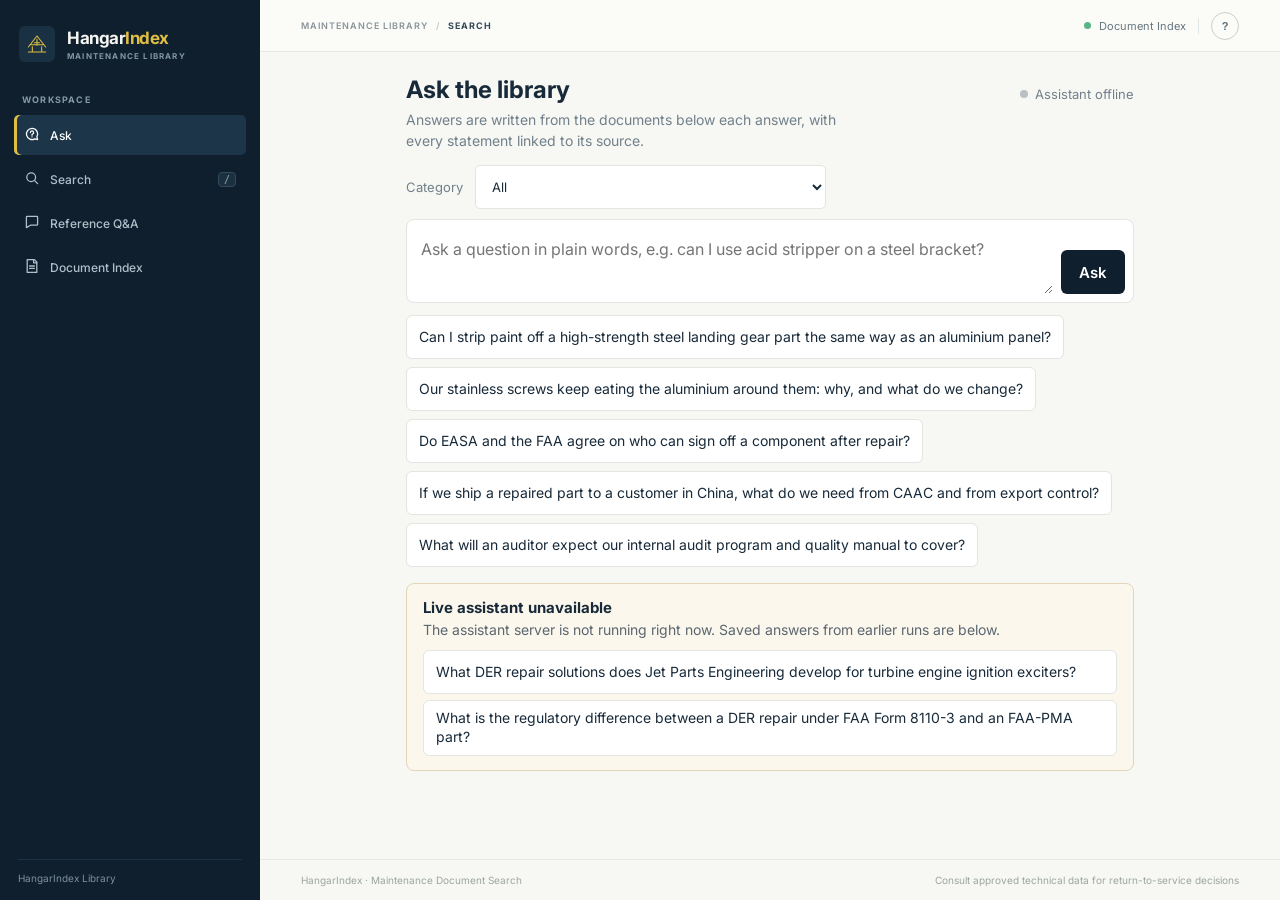
==== commit d080422a: "Release build: live concept Search, category filter, business and aviation finance links, readable s" ====
--- a/index.html
+++ b/index.html
@@ -70,6 +70,7 @@
               <div><h1>Ask the library</h1><p>Answers are written from the documents below each answer, with every statement linked to its source.</p></div>
               <span id="ask-status" data-state="offline"><span>Saved answers only</span></span>
             </div>
+            <label class="ask-category">Category<select id="ask-category"><option>All</option><option>Engineering and repair</option><option>Regulations</option><option>Business and finance</option></select></label>
             <form id="ask-form" autocomplete="off">
               <textarea id="ask-input" rows="2" maxlength="2000" placeholder="Ask a question in plain words, e.g. can I use acid stripper on a steel bracket?" aria-label="Your question"></textarea>
               <button id="ask-submit" type="submit">Ask</button>
@@ -107,6 +108,7 @@
               <input id="search-query" type="search" autocomplete="off" placeholder="Search by keyword, CFR part, material, or repair method (e.g. 'alodine aluminum', '14 CFR 43.13')…">
               <button id="search-button" class="search-button">Search</button>
             </div>
+            <label class="category-picker">Category<select id="search-category"><option>All</option><option>Engineering and repair</option><option>Regulations</option><option>Business and finance</option></select></label>
             <div class="search-bottom">
               <span><kbd>ENTER</kbd> or type to search</span>
               <div class="suggestion-label">Sample queries</div>
@@ -153,6 +155,7 @@
             <button class="filter-btn" data-filter="Physical Science">Physical Science</button>
             <button class="filter-btn" data-filter="Parts Knowledge">Parts Knowledge</button>
           </div>
+          <label class="category-picker">Category<select id="assistant-category"><option>All</option><option>Engineering and repair</option><option>Regulations</option><option>Business and finance</option></select></label>
 
           <div class="assistant-layout">
             <div class="questions-column" id="assistant-questions-list">
@@ -163,7 +166,7 @@
                 <!-- Selected answer rendered here -->
               </div>
               <div id="assistant-placeholder" class="answer-placeholder">
-                <div class="placeholder-icon">📖</div>
+                <div class="placeholder-icon">SOURCE</div>
                 <strong>Select a query to view its grounded synthesis</strong>
                 <p>Displays the model answer, cited source passages, automated citation validity scores, and safety/regulatory cautions.</p>
               </div>
--- a/assets/styles.css
+++ b/assets/styles.css
@@ -307,6 +307,9 @@
   box-sizing: border-box;
 }
 
+.category-picker { display: grid; grid-template-columns: auto minmax(0, 1fr); align-items: center; gap: 12px; max-width: 420px; margin: 10px 0; color: #637580; font-size: 13px; line-height: 1.4; }
+.category-picker select { width: 100%; min-width: 0; min-height: 44px; padding: 0 12px; border: 1px solid #dce2e4; border-radius: 5px; background: #fff; color: #182a39; font: inherit; }
+
 .search-mode {
   display: flex;
   align-items: center;
@@ -1187,4 +1190,14 @@
   .topbar-divider { display: none !important; }
   .hero-copy h1 { font-size: 20px; }
   .main-footer { flex-direction: column; gap: 6px; text-align: center; }
-}
+  .category-picker { grid-template-columns: 1fr; gap: 4px; max-width: 100%; }
+}
+
+@media (max-width: 375px) {
+  .app-shell, .main-panel, .content-wrap, .search-panel, .assistant-layout { min-width: 0; max-width: 100%; }
+  .search-row { flex-wrap: wrap; gap: 6px; padding: 6px; }
+  .search-row input { flex-basis: calc(100% - 40px); }
+  .search-button { margin-left: auto; }
+  .result-card, .answer-column, .questions-column { min-width: 0; overflow-wrap: anywhere; }
+  .result-meta-right { flex-wrap: wrap; }
+}
--- a/assets/ask.css
+++ b/assets/ask.css
@@ -8,6 +8,8 @@
 #ask-status[data-state="online"]::before{background:var(--green)}
 #ask-status[data-state="checking"]::before{background:var(--accent)}
 #ask-status[data-state="locked"]::before{background:#b4643f}
+.ask-category{display:grid;grid-template-columns:auto minmax(0,1fr);align-items:center;gap:12px;max-width:420px;margin:10px 0;color:var(--muted);font-size:13px;line-height:1.4}
+.ask-category select{width:100%;min-width:0;min-height:44px;padding:0 12px;border:1px solid var(--line);border-radius:5px;background:var(--white);color:var(--ink);font:inherit}
 #ask-form{display:flex;gap:8px;align-items:flex-end;background:var(--white);border:1px solid var(--line);border-radius:8px;padding:8px}
 #ask-input{flex:1;min-height:44px;max-height:160px;resize:vertical;border:0;outline:0;font:inherit;font-size:16px;line-height:1.45;color:var(--ink);background:transparent;padding:10px 6px}
 #ask-submit{min-height:44px;padding:0 18px;border:0;border-radius:6px;background:var(--navy);color:#fff;font:inherit;font-size:15px;font-weight:600;cursor:pointer}
@@ -44,7 +46,7 @@
 .ask-excerpt mark{background:#fbe9a8;color:inherit;padding:0 1px;border-radius:2px}
 .ask-source footer{display:flex;flex-wrap:wrap;justify-content:space-between;gap:6px 12px;margin-top:8px;font-size:13px;color:var(--muted)}
 .ask-source footer a{min-height:32px;display:inline-flex;align-items:center;color:var(--navy);font-weight:600}
-@media (max-width:480px){.ask-wrap{padding:16px 16px 40px}.ask-head h1{font-size:21px}#ask-form{flex-direction:column;align-items:stretch}#ask-submit{width:100%}}
+@media (max-width:480px){.ask-wrap{padding:16px 16px 40px}.ask-head h1{font-size:21px}.ask-category{grid-template-columns:1fr;gap:4px;max-width:100%}#ask-form{flex-direction:column;align-items:stretch;min-width:0}#ask-submit{width:100%}}
 #ask-offline{margin:16px 0 0;padding:14px 16px;border:1px solid #e3d6b8;border-radius:8px;background:#fbf7ec}
 #ask-offline strong{display:block;font-size:15px;color:var(--ink);margin-bottom:2px}
 #ask-offline p{margin:0 0 10px;font-size:14px;color:#5b6670;line-height:1.5}
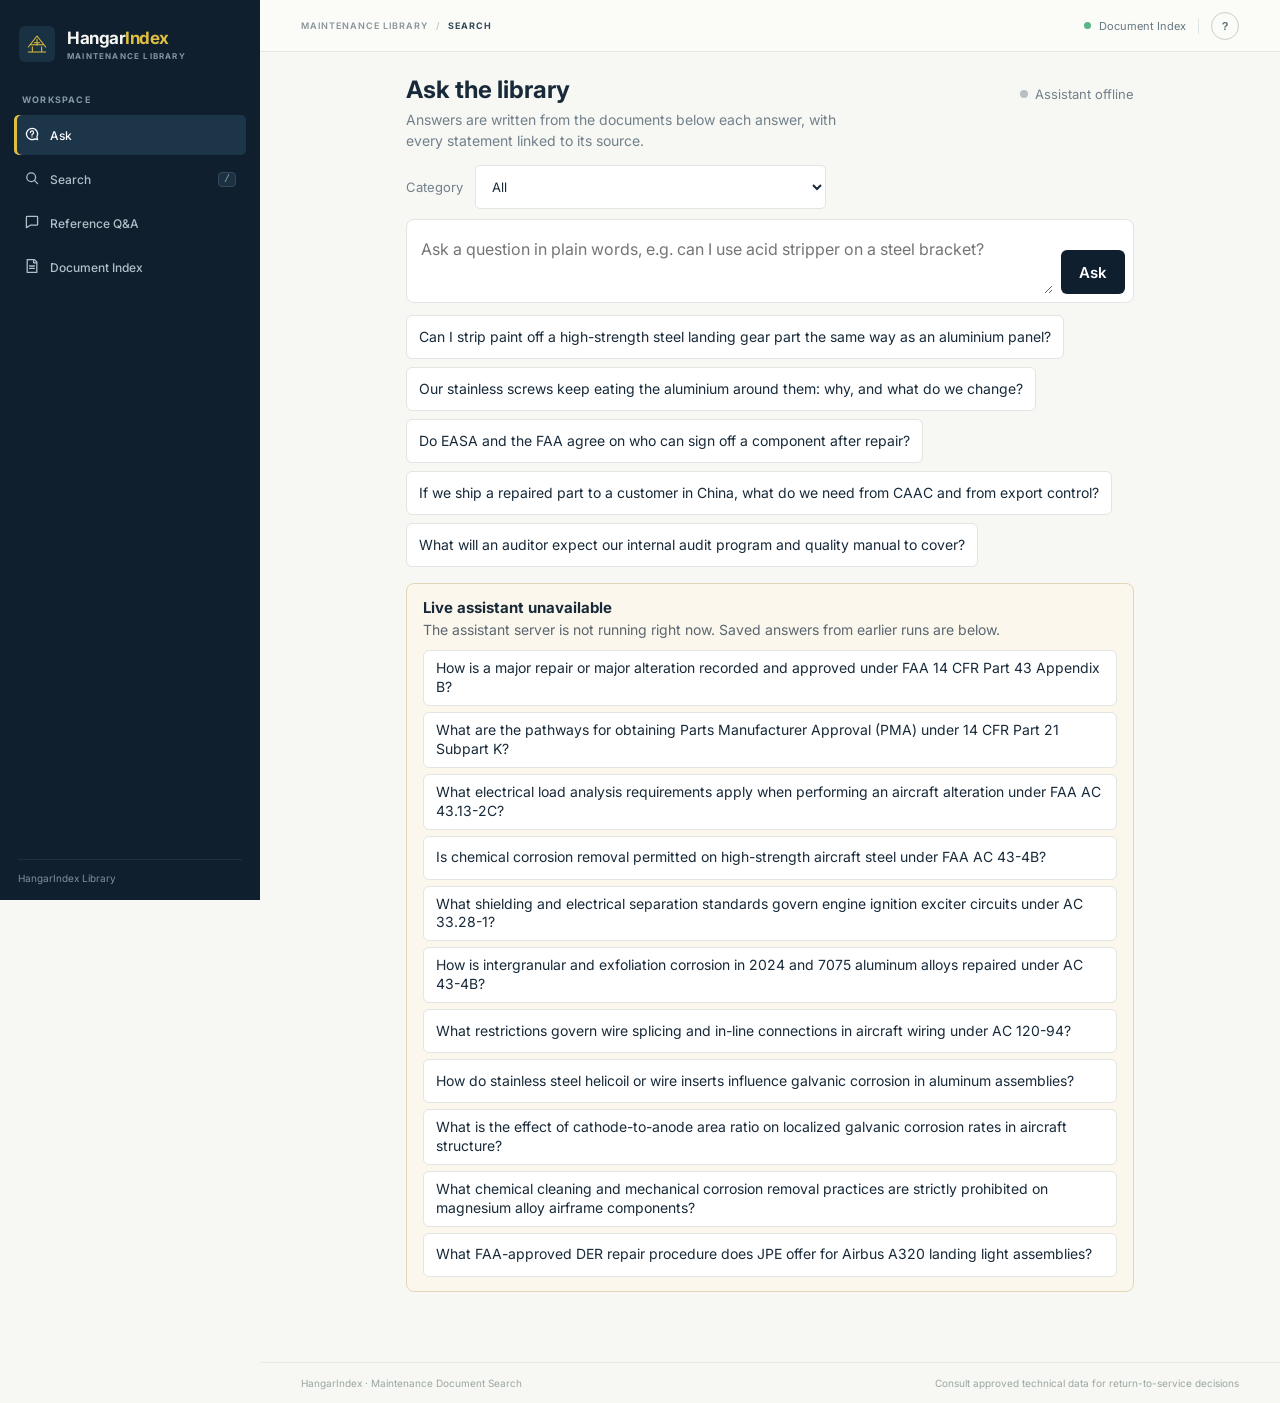
==== commit e76d75ba: "Release 3: follow-up questions, sealant and grease references, scanned-page text, title fixes" ====
--- a/index.html
+++ b/index.html
@@ -82,6 +82,7 @@
               <form id="ask-code-form"><input id="ask-code" type="password" autocomplete="off" placeholder="Access code" aria-label="Access code"><button type="submit">Save</button><button type="button" id="ask-code-clear">Forget</button></form>
             </details>
             <div id="ask-thread"></div>
+            <div id="ask-thread-controls" hidden><span id="ask-thread-guidance">Ask a follow-up</span><button type="button" id="ask-new-question">New question</button></div>
           </div>
         </section>
 
--- a/assets/styles.css
+++ b/assets/styles.css
@@ -677,6 +677,9 @@
   white-space: nowrap;
 }
 
+.result-title-copy { display: grid; gap: 3px; min-width: 0; }
+.result-title-copy .result-file-name { font-size: 9px; color: #89969a; font-weight: 400; overflow-wrap: anywhere; }
+
 .tag-badge {
   font-size: 8px;
   font-weight: 700;
--- a/assets/ask.css
+++ b/assets/ask.css
@@ -24,7 +24,14 @@
 #ask-code{flex:1;min-width:180px;min-height:44px;padding:0 12px;border:1px solid var(--line);border-radius:6px;font:inherit;font-size:16px}
 #ask-code-form button{min-height:44px;padding:0 14px;border:1px solid var(--line);border-radius:6px;background:var(--white);font:inherit;font-size:14px;cursor:pointer}
 #ask-thread{margin-top:22px;display:flex;flex-direction:column;gap:18px}
-.ask-turn{background:var(--white);border:1px solid var(--line);border-radius:8px;padding:16px}
+#ask-thread-controls{display:flex;align-items:center;justify-content:space-between;gap:12px;margin-top:14px;color:var(--muted);font-size:13px}
+#ask-thread-controls[hidden]{display:none!important}
+#ask-suggestions[hidden]{display:none!important}
+#ask-thread-controls button{min-height:40px;padding:0 12px;border:1px solid var(--line);border-radius:6px;background:var(--white);color:var(--ink);font:inherit;cursor:pointer}
+#ask-thread-controls button:hover{border-color:#9fb0bb}
+.ask-search-query{min-height:0;margin:0 0 8px;color:var(--muted);font-size:12px}
+.ask-search-query:empty{display:none}
+.ask-turn{background:transparent;border:0;border-top:1px solid var(--line);border-radius:0;padding:12px 0}
 .ask-q{margin:0 0 4px;font-size:16px;font-weight:600;color:var(--ink);line-height:1.4}
 .ask-meta{font-size:12.5px;color:var(--muted);margin-bottom:12px}
 .ask-body{font-size:15.5px;line-height:1.6;color:var(--ink)}
@@ -46,6 +53,7 @@
 .ask-excerpt mark{background:#fbe9a8;color:inherit;padding:0 1px;border-radius:2px}
 .ask-source footer{display:flex;flex-wrap:wrap;justify-content:space-between;gap:6px 12px;margin-top:8px;font-size:13px;color:var(--muted)}
 .ask-source footer a{min-height:32px;display:inline-flex;align-items:center;color:var(--navy);font-weight:600}
+.ocr-page-note{display:block;margin:5px 0;color:#8a653f;font-size:12px;font-weight:600}
 @media (max-width:480px){.ask-wrap{padding:16px 16px 40px}.ask-head h1{font-size:21px}.ask-category{grid-template-columns:1fr;gap:4px;max-width:100%}#ask-form{flex-direction:column;align-items:stretch;min-width:0}#ask-submit{width:100%}}
 #ask-offline{margin:16px 0 0;padding:14px 16px;border:1px solid #e3d6b8;border-radius:8px;background:#fbf7ec}
 #ask-offline strong{display:block;font-size:15px;color:var(--ink);margin-bottom:2px}
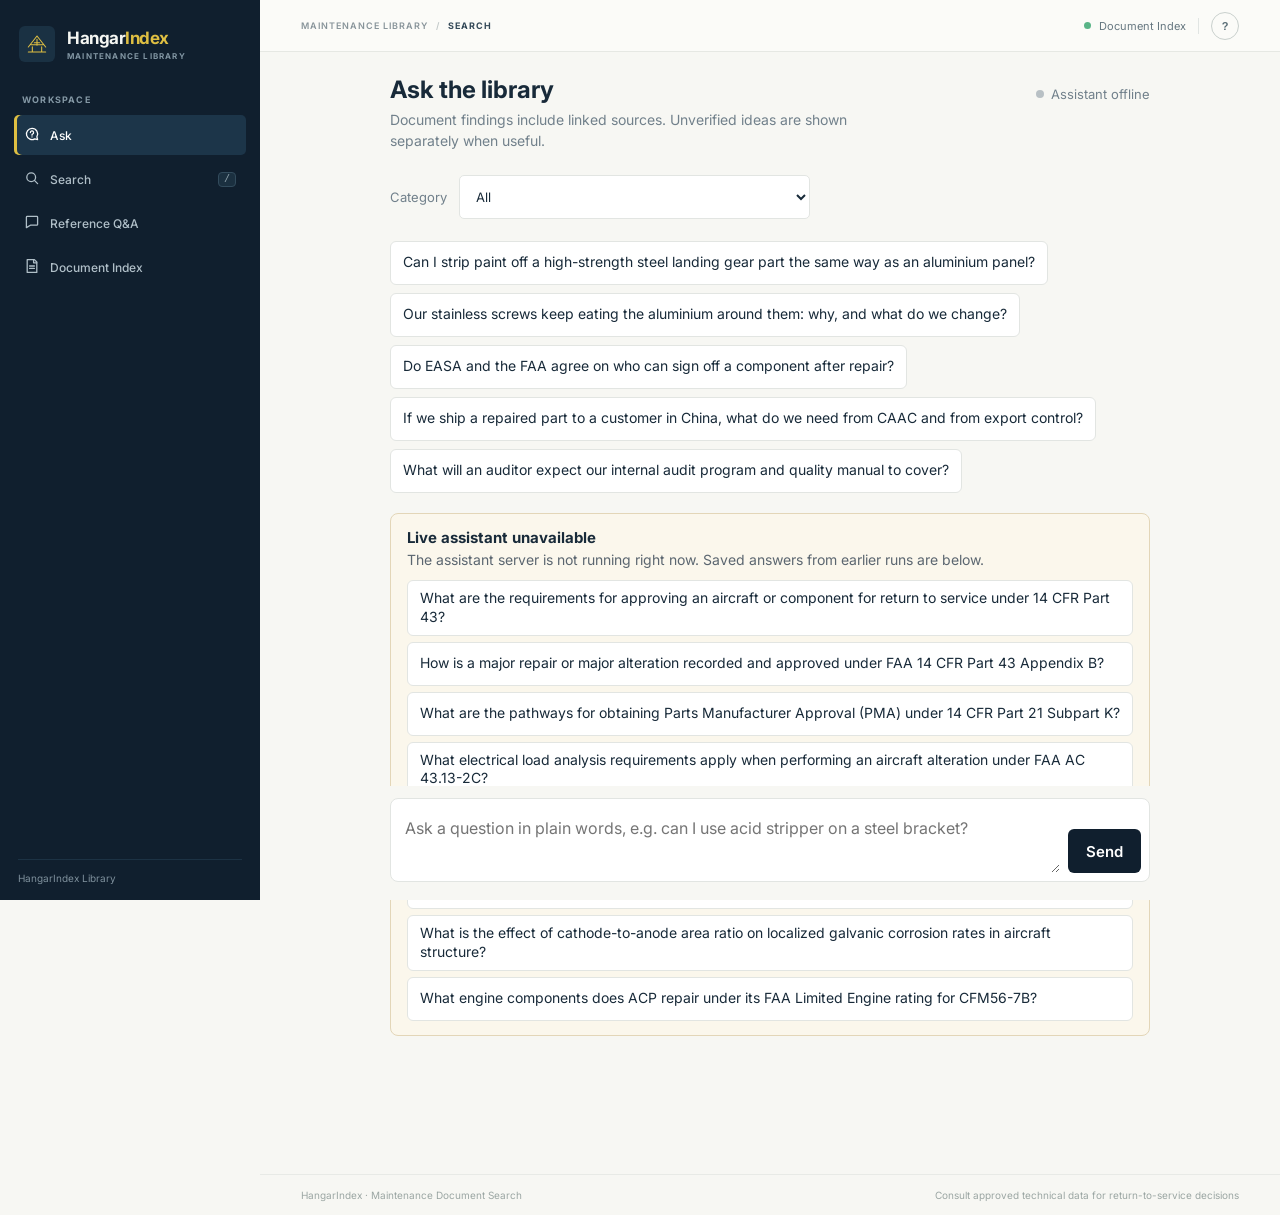
==== commit 84ca32ed: "Publish chronological Ask chat, actual queries, and unverified ideas" ====
--- a/index.html
+++ b/index.html
@@ -67,22 +67,24 @@
       <section class="view active" id="view-ask">
           <div class="ask-wrap">
             <div class="ask-head">
-              <div><h1>Ask the library</h1><p>Answers are written from the documents below each answer, with every statement linked to its source.</p></div>
+              <div><h1>Ask the library</h1><p>Document findings include linked sources. Unverified ideas are shown separately when useful.</p></div>
               <span id="ask-status" data-state="offline"><span>Saved answers only</span></span>
             </div>
             <label class="ask-category">Category<select id="ask-category"><option>All</option><option>Engineering and repair</option><option>Regulations</option><option>Business and finance</option></select></label>
-            <form id="ask-form" autocomplete="off">
-              <textarea id="ask-input" rows="2" maxlength="2000" placeholder="Ask a question in plain words, e.g. can I use acid stripper on a steel bracket?" aria-label="Your question"></textarea>
-              <button id="ask-submit" type="submit">Ask</button>
-            </form>
             <div id="ask-suggestions" aria-label="Suggested questions"></div>
             <div id="ask-offline" hidden><strong>Live assistant unavailable</strong><p></p><ul></ul></div>
             <details id="ask-access" hidden>
               <summary>Access code for the live assistant</summary>
               <form id="ask-code-form"><input id="ask-code" type="password" autocomplete="off" placeholder="Access code" aria-label="Access code"><button type="submit">Save</button><button type="button" id="ask-code-clear">Forget</button></form>
             </details>
-            <div id="ask-thread"></div>
-            <div id="ask-thread-controls" hidden><span id="ask-thread-guidance">Ask a follow-up</span><button type="button" id="ask-new-question">New question</button></div>
+            <div id="ask-thread" role="log" aria-label="Conversation" aria-live="off"></div>
+            <div class="ask-composer">
+            <div id="ask-thread-controls" hidden><span id="ask-thread-guidance">Enter to send · Shift+Enter for a new line</span><button type="button" id="ask-new-question">New chat</button></div>
+            <form id="ask-form" autocomplete="off">
+              <textarea id="ask-input" rows="2" maxlength="2000" placeholder="Ask a question in plain words, e.g. can I use acid stripper on a steel bracket?" aria-label="Your question"></textarea>
+              <button id="ask-submit" type="submit">Send</button>
+            </form>
+            </div>
           </div>
         </section>
 
--- a/assets/styles.css
+++ b/assets/styles.css
@@ -26,7 +26,7 @@
 html, body {
   width: 100%;
   max-width: 100%;
-  overflow-x: hidden;
+  overflow-x: clip;
   box-sizing: border-box;
   margin: 0;
   padding: 0;
@@ -53,7 +53,7 @@
   grid-template-columns: 260px minmax(0, 1fr);
   width: 100%;
   max-width: 100%;
-  overflow-x: hidden;
+  overflow-x: clip;
 }
 
 .sidebar {
@@ -1048,7 +1048,7 @@
     flex-direction: column;
     width: 100%;
     max-width: 100%;
-    overflow-x: hidden;
+    overflow-x: clip;
   }
   .sidebar {
     position: relative;
--- a/assets/ask.css
+++ b/assets/ask.css
@@ -1,5 +1,6 @@
 /* Ask tab: phone-first, follows the library palette in styles.css */
-.ask-wrap{max-width:760px;margin:0 auto;padding:24px 16px 48px}
+.main-panel:has(#view-ask.active){overflow-x:clip}
+.ask-wrap{max-width:800px;margin:0 auto;padding:24px 20px 0;min-height:calc(100dvh - 96px);display:flex;flex-direction:column}
 .ask-head{display:flex;flex-wrap:wrap;align-items:baseline;justify-content:space-between;gap:8px 16px;margin-bottom:14px}
 .ask-head h1{margin:0;font-size:24px;line-height:1.2;color:var(--ink)}
 .ask-head p{margin:4px 0 0;color:var(--muted);font-size:14px;line-height:1.5;max-width:52ch}
@@ -23,28 +24,41 @@
 #ask-code-form{display:flex;flex-wrap:wrap;gap:8px;margin-top:8px}
 #ask-code{flex:1;min-width:180px;min-height:44px;padding:0 12px;border:1px solid var(--line);border-radius:6px;font:inherit;font-size:16px}
 #ask-code-form button{min-height:44px;padding:0 14px;border:1px solid var(--line);border-radius:6px;background:var(--white);font:inherit;font-size:14px;cursor:pointer}
-#ask-thread{margin-top:22px;display:flex;flex-direction:column;gap:18px}
+#ask-thread{margin-top:24px;display:flex;flex-direction:column;gap:32px}
+.ask-composer{position:sticky;bottom:0;z-index:5;padding:12px 0 18px;background:var(--paper);margin-top:auto}
 #ask-thread-controls{display:flex;align-items:center;justify-content:space-between;gap:12px;margin-top:14px;color:var(--muted);font-size:13px}
 #ask-thread-controls[hidden]{display:none!important}
 #ask-suggestions[hidden]{display:none!important}
 #ask-thread-controls button{min-height:40px;padding:0 12px;border:1px solid var(--line);border-radius:6px;background:var(--white);color:var(--ink);font:inherit;cursor:pointer}
 #ask-thread-controls button:hover{border-color:#9fb0bb}
 .ask-search-query{min-height:0;margin:0 0 8px;color:var(--muted);font-size:12px}
+.ask-search-query{line-height:1.6;overflow-wrap:anywhere}
 .ask-search-query:empty{display:none}
-.ask-turn{background:transparent;border:0;border-top:1px solid var(--line);border-radius:0;padding:12px 0}
-.ask-q{margin:0 0 4px;font-size:16px;font-weight:600;color:var(--ink);line-height:1.4}
-.ask-meta{font-size:12.5px;color:var(--muted);margin-bottom:12px}
-.ask-body{font-size:15.5px;line-height:1.6;color:var(--ink)}
+.ask-turn{min-width:0;scroll-margin-top:78px}
+.ask-user{max-width:85%;width:fit-content;margin:0 0 24px auto;padding:12px 18px;background:var(--blue-pale);border-radius:16px 16px 4px 16px;overflow-wrap:anywhere}
+.ask-role{display:block;font-size:12px;font-weight:600;color:var(--muted);margin-bottom:4px}
+.ask-q{white-space:pre-wrap;margin:0;font-size:15.5px;font-weight:400;color:var(--ink);line-height:1.5}
+.ask-reply-head{display:flex;flex-wrap:wrap;align-items:baseline;gap:6px 12px;margin-bottom:12px;font-size:14px}
+.ask-meta{font-size:12px;color:var(--muted)}
+.ask-body{font-size:15.5px;line-height:1.65;color:var(--ink);overflow-wrap:anywhere}
 .ask-body p{margin:0 0 12px}
+.ask-body ul,.ask-body ol{margin:4px 0 16px;padding-left:24px}
+.ask-body li{padding-left:3px;margin:5px 0}
+.ask-body code{font-size:.88em;background:var(--blue-pale);padding:2px 4px;border-radius:3px}
+.ask-ideas{margin:20px 0 12px;padding:16px 18px;border:1px solid #dbcda9;border-left:3px solid #baa35b;border-radius:6px;background:#fbf8ee}
+.ask-ideas h3{margin:0 0 6px;font-size:14px;font-weight:650;color:#675629}
+.ask-ideas .ask-ideas-note{font-size:12px;line-height:1.5;color:#766945;margin:0 0 12px}
+.ask-ideas p:last-child,.ask-ideas ul:last-child{margin-bottom:0}
 .ask-wait{color:var(--muted)}
 .ask-answer.streaming::after{content:"▍";color:var(--muted);animation:ask-blink 1s steps(2) infinite}
 @keyframes ask-blink{50%{opacity:0}}
-.ask-section{display:block;font-size:12.5px;font-weight:700;letter-spacing:.04em;text-transform:uppercase;color:var(--muted);margin-bottom:2px}
+.ask-section{display:block;font-size:13px;font-weight:600;color:var(--muted);margin:18px 0 6px;line-height:1.5}
 .ask-cite{display:inline-block;min-width:28px;padding:1px 6px;margin:0 1px;border:1px solid #c9d3d8;border-radius:4px;background:var(--blue-pale);color:var(--ink);font:600 12px/1.5 var(--sans);cursor:pointer;vertical-align:1px}
 .ask-cite.static{cursor:default}
 .ask-cite.bad{background:#f6e9e4;border-color:#e2c3b5;cursor:help}
 .ask-sources{margin-top:18px;border-top:1px solid var(--line);padding-top:12px}
-.ask-sources h3{margin:0 0 10px;font-size:13px;letter-spacing:.04em;text-transform:uppercase;color:var(--muted)}
+.ask-sources summary{min-height:44px;cursor:pointer;font-size:13px;font-weight:600;color:var(--ink2);padding:9px 0}
+.ask-sources[open] summary{margin-bottom:8px}
 .ask-source{border:1px solid var(--line);border-radius:6px;padding:12px;margin-bottom:10px;transition:box-shadow .2s}
 .ask-source.flash{box-shadow:0 0 0 3px var(--accent)}
 .ask-source header{display:flex;flex-wrap:wrap;align-items:center;gap:6px 8px;margin-bottom:6px;font-size:14px}
@@ -54,10 +68,16 @@
 .ask-source footer{display:flex;flex-wrap:wrap;justify-content:space-between;gap:6px 12px;margin-top:8px;font-size:13px;color:var(--muted)}
 .ask-source footer a{min-height:32px;display:inline-flex;align-items:center;color:var(--navy);font-weight:600}
 .ocr-page-note{display:block;margin:5px 0;color:#8a653f;font-size:12px;font-weight:600}
-@media (max-width:480px){.ask-wrap{padding:16px 16px 40px}.ask-head h1{font-size:21px}.ask-category{grid-template-columns:1fr;gap:4px;max-width:100%}#ask-form{flex-direction:column;align-items:stretch;min-width:0}#ask-submit{width:100%}}
+@media (max-width:480px){.ask-wrap{padding:16px 16px 0}.ask-head h1{font-size:21px}.ask-category{grid-template-columns:1fr;gap:4px;max-width:100%}#ask-form{min-width:0}#ask-submit{padding:0 12px}.ask-user{max-width:94%;padding:10px 14px}.ask-composer{padding-bottom:max(12px,env(safe-area-inset-bottom))}}
 #ask-offline{margin:16px 0 0;padding:14px 16px;border:1px solid #e3d6b8;border-radius:8px;background:#fbf7ec}
 #ask-offline strong{display:block;font-size:15px;color:var(--ink);margin-bottom:2px}
 #ask-offline p{margin:0 0 10px;font-size:14px;color:#5b6670;line-height:1.5}
 #ask-offline ul{list-style:none;margin:0;padding:0;display:flex;flex-direction:column;gap:6px}
 #ask-offline button{width:100%;min-height:44px;text-align:left;padding:8px 12px;border:1px solid var(--line);border-radius:6px;background:var(--white);font:inherit;font-size:14px;line-height:1.35;color:var(--ink);cursor:pointer}
 .ask-busy{padding:10px 12px;border-radius:6px;background:#f3f0e6;color:#5b4a1e}
+
+.ask-sources-toggle{display:block;width:100%;margin:8px 0 0;padding:9px 12px;border:1px solid #c9d1d3;border-radius:6px;background:#f6f8f8;color:#1f3a44;font:inherit;font-size:13px;cursor:pointer;text-align:center}
+.ask-sources-toggle:hover,.ask-sources-toggle:focus-visible{background:#eaf0f1}
+@media (max-width:480px){.ask-sources-toggle{padding:12px;font-size:14px}#ask-thread-controls{font-size:12px}}
+.ask-where-row{margin:6px 0}
+.ask-where-row small{color:#5f6b6e;overflow-wrap:anywhere}
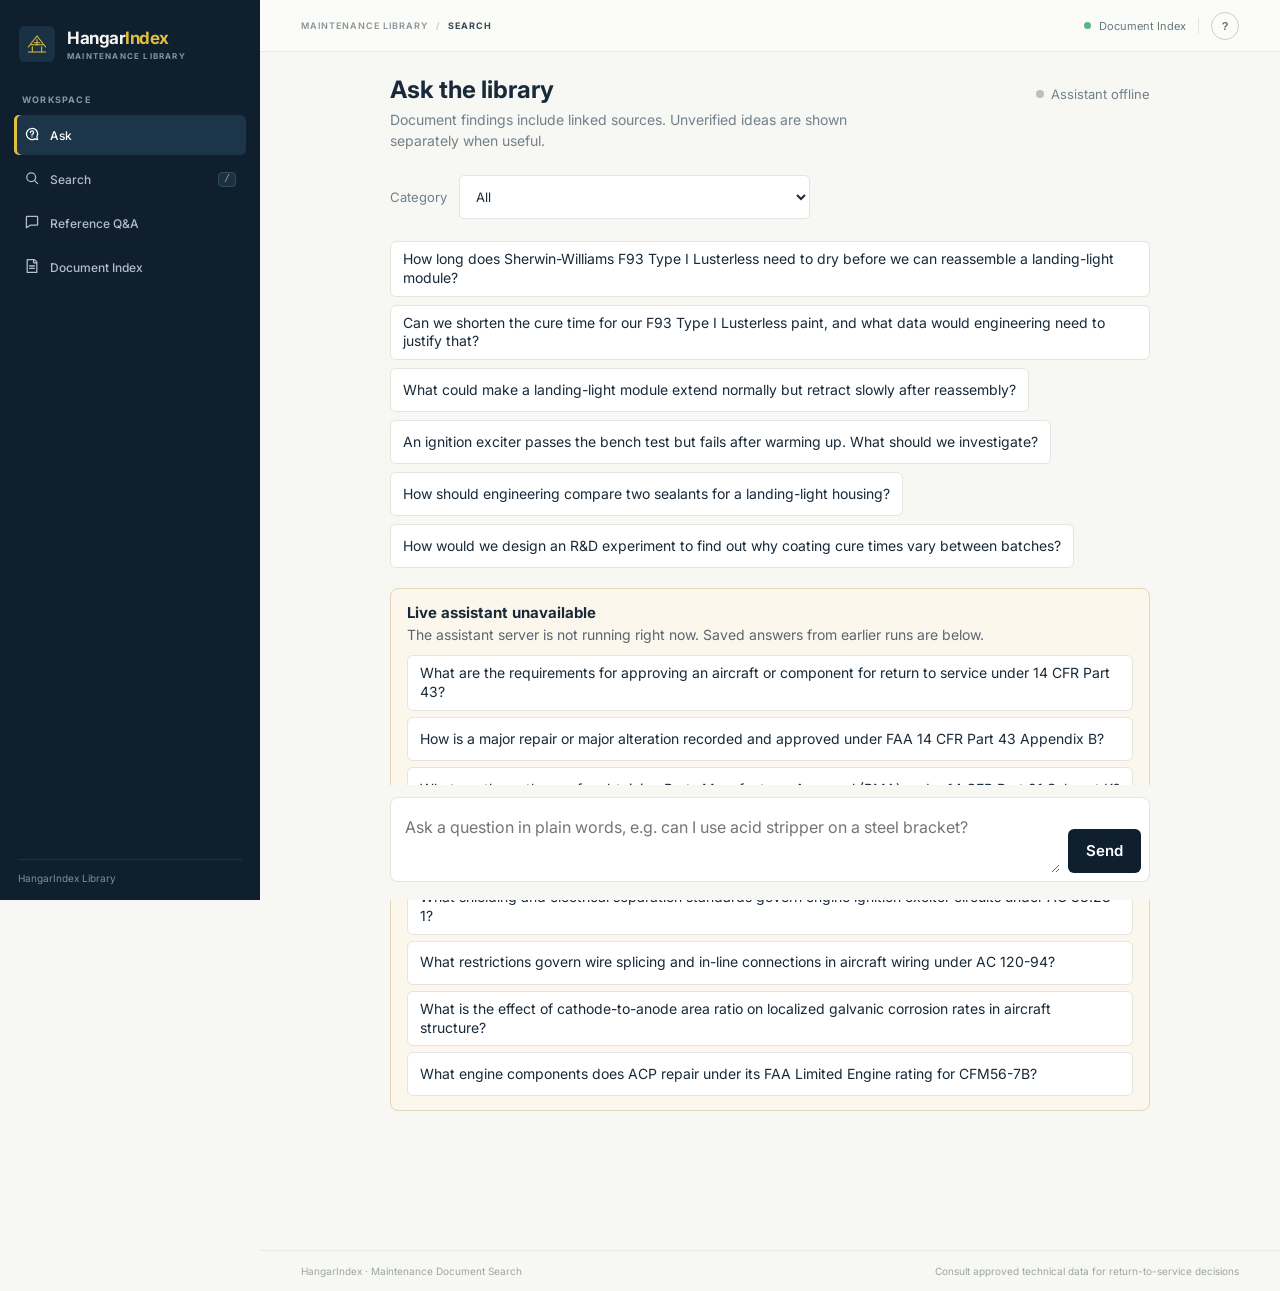
==== commit 9cb5e77f: "Publish readable assistant cards and employee task examples" ====
--- a/index.html
+++ b/index.html
@@ -116,11 +116,11 @@
               <span><kbd>ENTER</kbd> or type to search</span>
               <div class="suggestion-label">Sample queries</div>
               <div class="suggestion-chips" id="suggestion-chips">
-                <button data-query="chemical corrosion removal steel">chemical corrosion steel</button>
-                <button data-query="14 CFR 145 repair station requirements">14 CFR 145</button>
-                <button data-query="Inconel 718 repeated weld repair microfissuring">Inconel 718 welding</button>
-                <button data-query="DO-178C airborne software certification">DO-178C software</button>
-                <button data-query="FAA AC 20-62E parts eligibility">parts eligibility</button>
+                <button data-query="Sherwin-Williams F93 Type I Lusterless drying handling cure">F93 dry and cure</button>
+                <button data-query="F93 Type I Lusterless accelerated cure temperature humidity">F93 cure acceleration</button>
+                <button data-query="landing light extension retraction actuator">Light mechanism</button>
+                <button data-query="ignition exciter intermittent output thermal">Ignition exciter</button>
+                <button data-query="coating process variation experimental design">Process variation</button>
               </div>
             </div>
           </div>
--- a/assets/ask.css
+++ b/assets/ask.css
@@ -37,10 +37,11 @@
 .ask-turn{min-width:0;scroll-margin-top:78px}
 .ask-user{max-width:85%;width:fit-content;margin:0 0 24px auto;padding:12px 18px;background:var(--blue-pale);border-radius:16px 16px 4px 16px;overflow-wrap:anywhere}
 .ask-role{display:block;font-size:12px;font-weight:600;color:var(--muted);margin-bottom:4px}
+.ask-assistant{padding:20px 24px;background:var(--white);border:1px solid #d2dadd;border-radius:12px;box-shadow:0 2px 5px rgba(16,31,46,.035)}
 .ask-q{white-space:pre-wrap;margin:0;font-size:15.5px;font-weight:400;color:var(--ink);line-height:1.5}
 .ask-reply-head{display:flex;flex-wrap:wrap;align-items:baseline;gap:6px 12px;margin-bottom:12px;font-size:14px}
 .ask-meta{font-size:12px;color:var(--muted)}
-.ask-body{font-size:15.5px;line-height:1.65;color:var(--ink);overflow-wrap:anywhere}
+.ask-body{font-size:15.5px;line-height:1.7;color:var(--ink);overflow-wrap:anywhere}
 .ask-body p{margin:0 0 12px}
 .ask-body ul,.ask-body ol{margin:4px 0 16px;padding-left:24px}
 .ask-body li{padding-left:3px;margin:5px 0}
@@ -79,5 +80,6 @@
 .ask-sources-toggle{display:block;width:100%;margin:8px 0 0;padding:9px 12px;border:1px solid #c9d1d3;border-radius:6px;background:#f6f8f8;color:#1f3a44;font:inherit;font-size:13px;cursor:pointer;text-align:center}
 .ask-sources-toggle:hover,.ask-sources-toggle:focus-visible{background:#eaf0f1}
 @media (max-width:480px){.ask-sources-toggle{padding:12px;font-size:14px}#ask-thread-controls{font-size:12px}}
+@media (max-width:480px){.ask-assistant{padding:16px 14px;border-radius:10px}.ask-ideas{padding:12px}}
 .ask-where-row{margin:6px 0}
 .ask-where-row small{color:#5f6b6e;overflow-wrap:anywhere}
